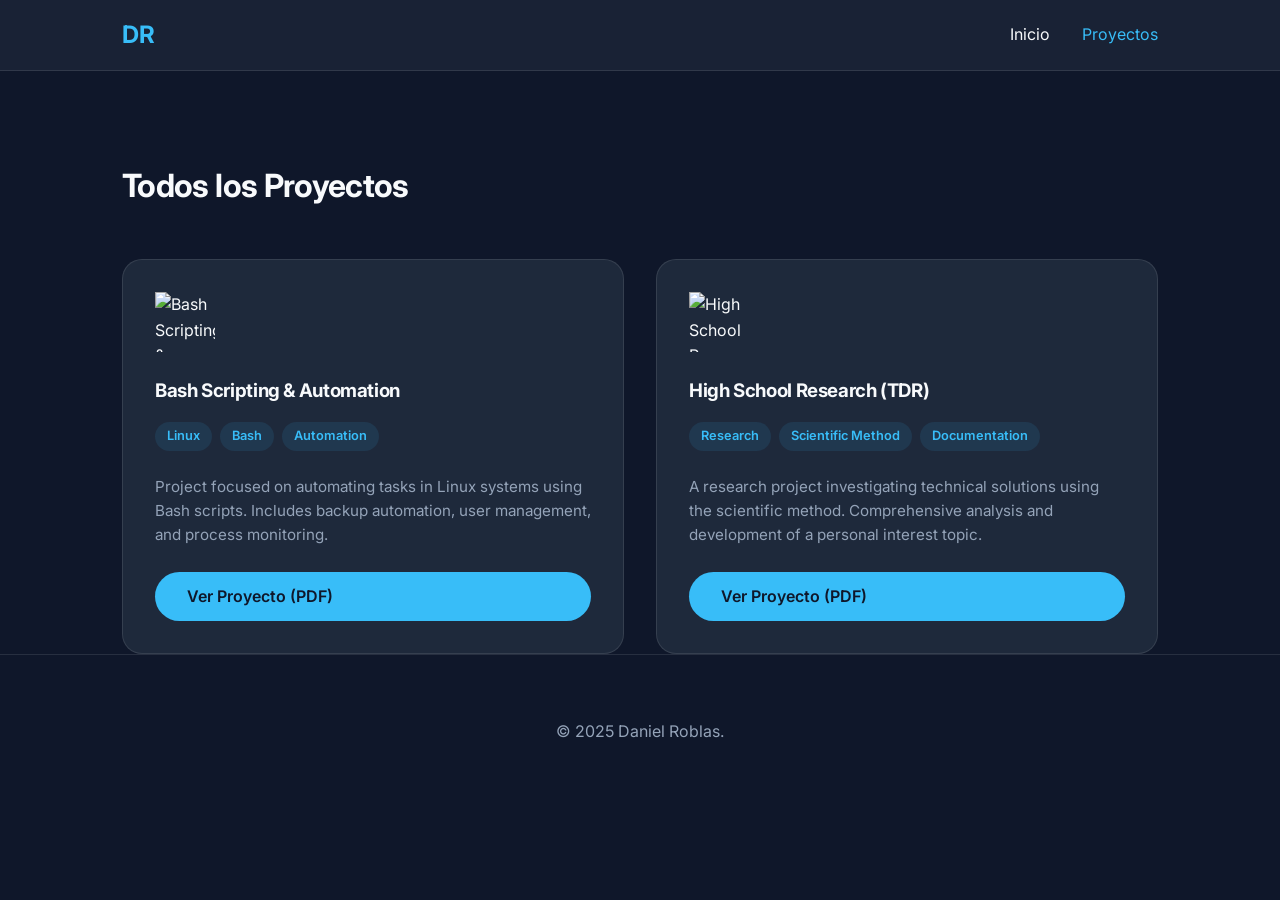
==== llistat.html @ c718d2c8 "Rediseño profesional del portafolio con carga dinámica de proyectos" ====
<!DOCTYPE html>
<html lang="es">
<head>
    <meta charset="UTF-8">
    <meta name="viewport" content="width=device-width, initial-scale=1.0">
    <title>Proyectos | Daniel Roblas</title>
    <link rel="stylesheet" href="assets/css/style.css">
    <script src="assets/js/main.js" defer></script>
    <script src="assets/js/projects.js" defer></script>
</head>
<body data-page="list">
    <header>
        <div class="container">
            <nav>
                <a href="index.html" class="logo">DR</a>
                <ul class="nav-links">
                    <li><a href="index.html">Inicio</a></li>
                    <li><a href="llistat.html" style="color: var(--accent);">Proyectos</a></li>
                </ul>
            </nav>
        </div>
    </header>

    <main class="container" style="padding-top: 10rem;">
        <h1 class="reveal" style="margin-bottom: 3rem;">Todos los Proyectos</h1>
        <div id="projects-container" class="projects-grid">
            <!-- All projects will be loaded here via projects.js -->
        </div>
    </main>

    <footer>
        <div class="container">
            <p>&copy; 2025 Daniel Roblas.</p>
        </div>
    </footer>
</body>
</html>
---- assets/css/style.css ----
@import url('https://fonts.googleapis.com/css2?family=Inter:wght@300;400;600;700&display=swap');

:root {
    --bg-color: #0f172a;
    --card-bg: #1e293b;
    --text-primary: #f8fafc;
    --text-secondary: #94a3b8;
    --accent: #38bdf8;
    --accent-hover: #7dd3fc;
    --glass: rgba(30, 41, 59, 0.7);
    --border: rgba(255, 255, 255, 0.1);
}

* {
    margin: 0;
    padding: 0;
    box-sizing: border-box;
}

body {
    background-color: var(--bg-color);
    color: var(--text-primary);
    font-family: 'Inter', sans-serif;
    line-height: 1.6;
    overflow-x: hidden;
}

/* Scroll Snap/Smooth */
html {
    scroll-behavior: smooth;
}

/* Typography */
h1, h2, h3 {
    font-weight: 700;
    letter-spacing: -0.02em;
}

a {
    color: inherit;
    text-decoration: none;
    transition: all 0.3s ease;
}

/* Layout */
.container {
    max-width: 1100px;
    margin: 0 auto;
    padding: 0 2rem;
}

/* Header */
header {
    position: fixed;
    top: 0;
    width: 100%;
    z-index: 1000;
    backdrop-filter: blur(10px);
    background: var(--glass);
    border-bottom: 1px solid var(--border);
    padding: 1rem 0;
}

nav {
    display: flex;
    justify-content: space-between;
    align-items: center;
}

.logo {
    font-size: 1.5rem;
    font-weight: 700;
    color: var(--accent);
}

.nav-links {
    display: flex;
    gap: 2rem;
    list-style: none;
}

.nav-links a:hover {
    color: var(--accent);
}

/* Hero Section */
.hero {
    height: 100vh;
    display: flex;
    flex-direction: column;
    justify-content: center;
    align-items: center;
    text-align: center;
    background: radial-gradient(circle at center, #1e293b 0%, #0f172a 100%);
}

.hero h1 {
    font-size: 4rem;
    margin-bottom: 1rem;
    background: linear-gradient(to right, #fff, var(--accent));
    -webkit-background-clip: text;
    -webkit-text-fill-color: transparent;
}

.hero p {
    font-size: 1.25rem;
    color: var(--text-secondary);
    max-width: 600px;
    margin-bottom: 2rem;
}

/* Buttons */
.btn {
    display: inline-block;
    padding: 0.75rem 2rem;
    border-radius: 50px;
    font-weight: 600;
    cursor: pointer;
    border: none;
    transition: transform 0.2s ease, box-shadow 0.2s ease;
}

.btn-primary {
    background-color: var(--accent);
    color: var(--bg-color);
}

.btn-primary:hover {
    background-color: var(--accent-hover);
    transform: translateY(-2px);
    box-shadow: 0 10px 20px rgba(56, 189, 248, 0.2);
}

/* Section Styling */
section {
    padding: 8rem 0;
}

.section-title {
    font-size: 2.5rem;
    margin-bottom: 3rem;
    text-align: center;
}

/* Grid for Projects */
.projects-grid {
    display: grid;
    grid-template-columns: repeat(auto-fit, minmax(320px, 1fr));
    gap: 2rem;
}

.card {
    background: var(--card-bg);
    border: 1px solid var(--border);
    border-radius: 20px;
    padding: 2rem;
    transition: all 0.3s ease;
    display: flex;
    flex-direction: column;
}

.card:hover {
    transform: translateY(-10px);
    border-color: var(--accent);
    box-shadow: 0 20px 40px rgba(0, 0, 0, 0.3);
}

.card-icon {
    width: 60px;
    height: 60px;
    margin-bottom: 1.5rem;
}

.card h3 {
    margin-bottom: 1rem;
}

.card p {
    color: var(--text-secondary);
    font-size: 0.95rem;
    margin-bottom: 1.5rem;
    flex-grow: 1;
}

.tags {
    display: flex;
    gap: 0.5rem;
    flex-wrap: wrap;
    margin-bottom: 1.5rem;
}

.tag {
    background: rgba(56, 189, 248, 0.1);
    color: var(--accent);
    padding: 0.25rem 0.75rem;
    border-radius: 20px;
    font-size: 0.8rem;
    font-weight: 600;
}

/* Animations */
.reveal {
    opacity: 0;
    transform: translateY(30px);
    transition: all 0.8s ease-out;
}

.reveal.active {
    opacity: 1;
    transform: translateY(0);
}

/* Footer */
footer {
    padding: 4rem 0;
    text-align: center;
    border-top: 1px solid var(--border);
    color: var(--text-secondary);
}

/* Custom Scrollbar */
::-webkit-scrollbar {
    width: 10px;
}

::-webkit-scrollbar-track {
    background: var(--bg-color);
}

::-webkit-scrollbar-thumb {
    background: #334155;
    border-radius: 5px;
}

::-webkit-scrollbar-thumb:hover {
    background: var(--accent);
}
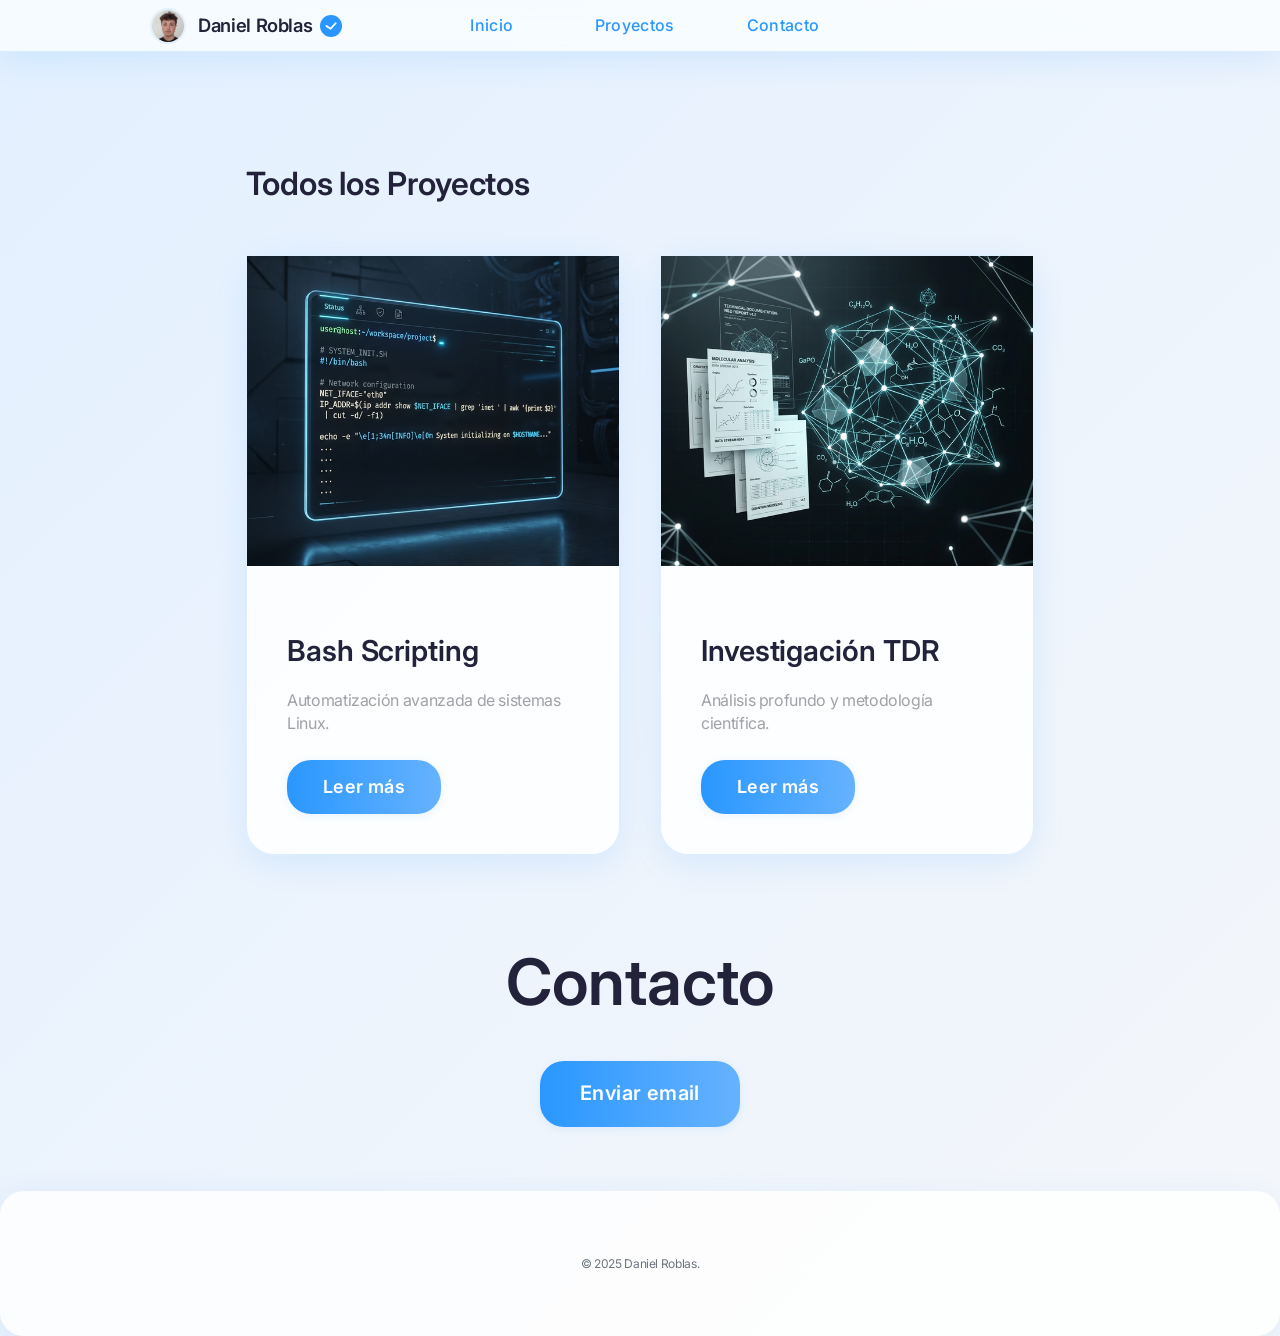
==== commit 046cc22c: "Portafolio 2.1" ====
--- a/llistat.html
+++ b/llistat.html
@@ -10,12 +10,21 @@
 </head>
 <body data-page="list">
     <header>
-        <div class="container">
+        <div class="container-nav">
             <nav>
-                <a href="index.html" class="logo">DR</a>
+                <div class="logo-container">
+                    <a href="index.html" style="display:flex; align-items:center; text-decoration:none;">
+                        <img src="img/image-1773745396239.png" alt="Foto de perfil" class="profile-img">
+                        <span class="profile-name">Daniel Roblas</span>
+                        <span class="verified-icon" title="Verificado">
+                            <svg width="22" height="22" viewBox="0 0 24 24" fill="none" style="vertical-align:middle"><circle cx="12" cy="12" r="12" fill="#2997ff"/><path d="M17 9l-5.5 6L7 12" stroke="#fff" stroke-width="2" stroke-linecap="round" stroke-linejoin="round"/></svg>
+                        </span>
+                    </a>
+                </div>
                 <ul class="nav-links">
-                    <li><a href="index.html">Inicio</a></li>
-                    <li><a href="llistat.html" style="color: var(--accent);">Proyectos</a></li>
+                    <li><a href="index.html" class="nav-link">Inicio</a></li>
+                    <li><a href="llistat.html" class="nav-link">Proyectos</a></li>
+                    <li><a href="#contact" class="nav-link">Contacto</a></li>
                 </ul>
             </nav>
         </div>
@@ -28,6 +37,13 @@
         </div>
     </main>
 
+    <section id="contact" class="container">
+        <div class="reveal" style="text-align: center;">
+            <h2 style="font-size: 4rem; margin-bottom: 2rem;">Contacto</h2>
+            <a href="mailto:daniel.roblas.7e9@itb.cat" class="btn btn-primary" style="font-size: 20px; padding: 18px 40px;">Enviar email</a>
+        </div>
+    </section>
+
     <footer>
         <div class="container">
             <p>&copy; 2025 Daniel Roblas.</p>
--- a/assets/css/style.css
+++ b/assets/css/style.css
@@ -1,86 +1,179 @@
-@import url('https://fonts.googleapis.com/css2?family=Inter:wght@300;400;600;700&display=swap');
+@import url('https://fonts.googleapis.com/css2?family=Inter:wght@300;400;500;600;700&display=swap');
 
 :root {
-    --bg-color: #0f172a;
-    --card-bg: #1e293b;
-    --text-primary: #f8fafc;
-    --text-secondary: #94a3b8;
-    --accent: #38bdf8;
-    --accent-hover: #7dd3fc;
-    --glass: rgba(30, 41, 59, 0.7);
-    --border: rgba(255, 255, 255, 0.1);
+    --bg-color: #f5f7fa;
+    --bg-gradient: linear-gradient(135deg, #e3f0ff 0%, #f5f7fa 100%);
+    --card-bg: rgba(255,255,255,0.85);
+    --text-primary: #22223b;
+    --text-secondary: #6c757d;
+    --accent: #2997ff;
+    --accent-hover: #66b2ff;
+    --accent-gradient: linear-gradient(90deg, #2997ff 0%, #66b2ff 100%);
+    --glass: rgba(255,255,255,0.7);
+    --border: rgba(41,151,255,0.15);
+    --container-width: 1100px;
+    --section-padding: 8rem;
+    --shadow: 0 8px 32px 0 rgba(41,151,255,0.12);
 }
 
 * {
     margin: 0;
     padding: 0;
     box-sizing: border-box;
+    -webkit-font-smoothing: antialiased;
 }
 
 body {
     background-color: var(--bg-color);
-    color: var(--text-primary);
-    font-family: 'Inter', sans-serif;
-    line-height: 1.6;
+    background-image: var(--bg-gradient);
+    color: var(--text-primary);
+    font-family: 'Inter', -apple-system, BlinkMacSystemFont, sans-serif;
+    line-height: 1.47059;
+    letter-spacing: -0.022em;
     overflow-x: hidden;
 }
 
-/* Scroll Snap/Smooth */
 html {
     scroll-behavior: smooth;
 }
 
 /* Typography */
 h1, h2, h3 {
-    font-weight: 700;
-    letter-spacing: -0.02em;
-}
-
-a {
-    color: inherit;
-    text-decoration: none;
-    transition: all 0.3s ease;
-}
-
-/* Layout */
-.container {
-    max-width: 1100px;
-    margin: 0 auto;
-    padding: 0 2rem;
-}
-
-/* Header */
+    font-weight: 600;
+    letter-spacing: -0.003em;
+}
+
+p {
+    color: var(--text-secondary);
+}
+
+/* Header & Nav - Apple Style */
 header {
+    display: flex;
+    justify-content: center;
+    align-items: center;
+    background: var(--glass);
+    border-bottom: 1px solid var(--border);
+    box-shadow: var(--shadow);
     position: fixed;
     top: 0;
     width: 100%;
+    height: 52px;
     z-index: 1000;
-    backdrop-filter: blur(10px);
-    background: var(--glass);
-    border-bottom: 1px solid var(--border);
-    padding: 1rem 0;
+    backdrop-filter: saturate(180%) blur(20px);
+}
+
+.container-nav {
+    display: flex;
+    align-items: center;
+    width: 100%;
+    max-width: 1024px;
+    margin: 0 auto;
+    padding: 0 22px;
 }
 
 nav {
     display: flex;
-    justify-content: space-between;
-    align-items: center;
-}
-
-.logo {
-    font-size: 1.5rem;
+    align-items: center;
+    width: 100%;
+    position: relative;
+}
+
+.logo-container {
+    display: flex;
+    align-items: center;
+    justify-content: flex-start;
+    margin-right: 0;
+    min-width: 220px;
+    flex: 0 0 auto;
+    position: static;
+}
+
+.nav-links {
+    display: flex;
+    gap: 24px;
+    list-style: none;
+    align-items: center;
+    justify-content: center;
+    margin: 0;
+    position: absolute;
+    left: 50%;
+    transform: translateX(-50%);
+    top: 0;
+    height: 100%;
+    background: none;
+}
+
+.nav-link {
+    color: var(--accent);
+    text-decoration: none;
+    font-size: 16px;
+    font-weight: 500;
+    padding: 8px 24px;
+    border-radius: 24px;
+    background: none;
+    box-shadow: none;
+    transition: background 0.3s, color 0.3s, box-shadow 0.3s;
+    letter-spacing: 0.02em;
+    white-space: nowrap;
+    display: inline-block;
+    min-width: 110px;
+    text-align: center;
+}
+
+.nav-link:hover {
+    background: var(--accent-gradient);
+    color: #fff;
+    box-shadow: 0 2px 8px 0 rgba(41,151,255,0.10);
+}
+
+.nav-link.active {
+    background: var(--accent-gradient);
+    color: #fff;
     font-weight: 700;
-    color: var(--accent);
-}
-
-.nav-links {
-    display: flex;
-    gap: 2rem;
-    list-style: none;
-}
-
-.nav-links a:hover {
-    color: var(--accent);
+    box-shadow: 0 2px 8px 0 rgba(41,151,255,0.10);
+}
+
+/* Profile */
+.profile-img {
+    width: 36px;
+    height: 36px;
+    border-radius: 50%;
+    object-fit: cover;
+    margin-right: 12px;
+    border: 2px solid #e3f0ff;
+    background: #fff;
+}
+
+.profile-name {
+    font-size: 1.15rem;
+    font-weight: 600;
+    color: var(--text-primary);
+    margin-right: 8px;
+    vertical-align: middle;
+}
+
+.verified-icon {
+    display: inline-block;
+    vertical-align: middle;
+}
+
+/* Sections */
+.container {
+    max-width: 900px;
+    margin: 0 auto;
+    padding: 0 3.5rem;
+}
+
+section {
+    padding: var(--section-padding) 0;
+}
+
+@media (max-width: 1200px) {
+    .container {
+        max-width: 98vw;
+        padding: 0 1.5rem;
+    }
 }
 
 /* Hero Section */
@@ -91,147 +184,242 @@
     justify-content: center;
     align-items: center;
     text-align: center;
-    background: radial-gradient(circle at center, #1e293b 0%, #0f172a 100%);
+    background: linear-gradient(120deg, #e3f0ff 60%, #2997ff 100%);
+    color: var(--text-primary);
+    box-shadow: var(--shadow);
+    border-radius: 32px;
+    margin-top: 60px;
 }
 
 .hero h1 {
-    font-size: 4rem;
+    font-size: 5rem;
+    font-weight: 700;
+    background: var(--accent-gradient);
+    -webkit-background-clip: text;
+    background-clip: text;
+    -webkit-text-fill-color: transparent;
+    margin-bottom: 2.5rem;
+    margin-top: 2rem;
+}
+
+.hero p {
+    font-size: 1.5rem;
+    color: var(--text-secondary);
+    margin-bottom: 2.5rem;
+}
+
+/* About Section - More Expansion */
+.about-section {
+    position: relative;
+    background: var(--card-bg);
+    border-radius: 32px;
+    box-shadow: var(--shadow);
+    padding: 4rem 2rem;
+}
+
+.about-content {
+    max-width: 900px;
+    margin: 0 auto;
+}
+
+.about-text {
+    font-size: 2rem;
+    font-weight: 600;
+    color: var(--text-primary);
+    line-height: 1.2;
+    margin-bottom: 4rem;
+    text-align: left;
+}
+
+.about-section h2 {
+    margin-top: 2rem;
+    margin-bottom: 2.5rem;
+}
+
+.about-details {
+    display: grid;
+    grid-template-columns: repeat(auto-fit, minmax(250px, 1fr));
+    gap: 3rem;
+    text-align: left;
+}
+
+.detail-item h4 {
+    color: var(--accent);
+    font-weight: 600;
+}
+
+.detail-item p {
+    color: var(--text-secondary);
+}
+
+/* Projects Grid - Bento/Apple Style */
+.section-title {
+    font-size: 3rem;
+    margin-bottom: 4rem;
+    margin-top: 3rem;
+    text-align: center;
+}
+
+.projects-grid {
+    display: grid;
+    grid-template-columns: repeat(2, 1fr);
+    gap: 2.5rem;
+}
+
+.card {
+    background: var(--card-bg);
+    border-radius: 28px;
+    box-shadow: var(--shadow);
+    border: 1px solid var(--border);
+    transition: box-shadow 0.3s, transform 0.3s;
+    height: 600px;
+    display: flex;
+    flex-direction: column;
+}
+
+.card:hover {
+    box-shadow: 0 12px 40px 0 rgba(41,151,255,0.18);
+    transform: scale(1.02);
+}
+
+.card-image-container {
+    height: 70%;
+    width: 100%;
+    overflow: hidden;
+    background: #000;
+}
+
+.card-image-container img {
+    width: 100%;
+    height: 100%;
+    object-fit: cover;
+    transition: transform 0.6s ease;
+}
+
+.card:hover .card-image-container img {
+    transform: scale(1.05);
+}
+
+.card-content {
+    padding: 2.5rem;
+    display: flex;
+    flex-direction: column;
+    justify-content: flex-end;
+    color: var(--text-primary);
+}
+
+.card h3 {
+    font-size: 1.8rem;
+    margin-bottom: 0.5rem;
+    margin-top: 1.5rem;
     margin-bottom: 1rem;
-    background: linear-gradient(to right, #fff, var(--accent));
-    -webkit-background-clip: text;
-    -webkit-text-fill-color: transparent;
-}
-
-.hero p {
-    font-size: 1.25rem;
-    color: var(--text-secondary);
-    max-width: 600px;
-    margin-bottom: 2rem;
+}
+
+.card p {
+    font-size: 1rem;
+    margin-bottom: 1.5rem;
 }
 
 /* Buttons */
 .btn {
     display: inline-block;
-    padding: 0.75rem 2rem;
-    border-radius: 50px;
-    font-weight: 600;
+    padding: 12px 22px;
+    border-radius: 980px;
+    font-size: 14px;
+    font-weight: 500;
+    transition: all 0.3s ease;
     cursor: pointer;
     border: none;
-    transition: transform 0.2s ease, box-shadow 0.2s ease;
+    text-decoration: none;
 }
 
 .btn-primary {
-    background-color: var(--accent);
-    color: var(--bg-color);
+    background: var(--accent-gradient);
+    color: #fff;
+    box-shadow: 0 2px 8px 0 rgba(41,151,255,0.10);
+    border: none;
+    font-size: 18px;
+    padding: 14px 36px;
+    font-weight: 600;
+    border-radius: 24px;
+    transition: background 0.3s, box-shadow 0.3s;
+    letter-spacing: 0.02em;
+    text-decoration: none;
 }
 
 .btn-primary:hover {
-    background-color: var(--accent-hover);
-    transform: translateY(-2px);
-    box-shadow: 0 10px 20px rgba(56, 189, 248, 0.2);
-}
-
-/* Section Styling */
-section {
-    padding: 8rem 0;
-}
-
-.section-title {
-    font-size: 2.5rem;
-    margin-bottom: 3rem;
-    text-align: center;
-}
-
-/* Grid for Projects */
-.projects-grid {
-    display: grid;
-    grid-template-columns: repeat(auto-fit, minmax(320px, 1fr));
-    gap: 2rem;
-}
-
-.card {
-    background: var(--card-bg);
-    border: 1px solid var(--border);
-    border-radius: 20px;
-    padding: 2rem;
-    transition: all 0.3s ease;
-    display: flex;
-    flex-direction: column;
-}
-
-.card:hover {
-    transform: translateY(-10px);
+    background: linear-gradient(90deg, #66b2ff 0%, #2997ff 100%);
+    box-shadow: 0 8px 32px 0 rgba(41,151,255,0.22);
+}
+
+/* Logo Container Hover Effect */
+.logo-container a {
+    transition: color 0.3s, filter 0.3s;
+    border-radius: 0;
+    padding: 0;
+    background: none;
+    box-shadow: none;
+    color: var(--text-primary);
+}
+
+.logo-container a:hover, .logo-container a:focus {
+    color: var(--accent);
+    filter: brightness(1.1);
+    background: none;
+    box-shadow: none;
+}
+
+.logo-container a:hover .profile-name,
+.logo-container a:hover .verified-icon {
+    color: var(--accent);
+    filter: brightness(1.2);
+}
+
+.logo-container a:hover .profile-img {
     border-color: var(--accent);
-    box-shadow: 0 20px 40px rgba(0, 0, 0, 0.3);
-}
-
-.card-icon {
-    width: 60px;
-    height: 60px;
-    margin-bottom: 1.5rem;
-}
-
-.card h3 {
-    margin-bottom: 1rem;
-}
-
-.card p {
-    color: var(--text-secondary);
-    font-size: 0.95rem;
-    margin-bottom: 1.5rem;
-    flex-grow: 1;
-}
-
-.tags {
-    display: flex;
-    gap: 0.5rem;
-    flex-wrap: wrap;
-    margin-bottom: 1.5rem;
-}
-
-.tag {
-    background: rgba(56, 189, 248, 0.1);
-    color: var(--accent);
-    padding: 0.25rem 0.75rem;
-    border-radius: 20px;
-    font-size: 0.8rem;
-    font-weight: 600;
-}
-
-/* Animations */
+}
+
+.logo-container a:active {
+    color: var(--accent-hover);
+    background: none;
+    box-shadow: none;
+}
+
+/* Reveal Animation */
 .reveal {
     opacity: 0;
-    transform: translateY(30px);
-    transition: all 0.8s ease-out;
+    transform: translateY(40px);
+    transition: all 1s cubic-bezier(0.5, 0, 0, 1);
 }
 
 .reveal.active {
     opacity: 1;
     transform: translateY(0);
+    transition: all 1s cubic-bezier(0.5, 0, 0, 1);
 }
 
 /* Footer */
 footer {
+    background: var(--card-bg);
+    color: var(--text-secondary);
+    border-radius: 24px;
+    box-shadow: var(--shadow);
+    margin-top: 4rem;
     padding: 4rem 0;
     text-align: center;
-    border-top: 1px solid var(--border);
-    color: var(--text-secondary);
-}
-
-/* Custom Scrollbar */
-::-webkit-scrollbar {
-    width: 10px;
-}
-
-::-webkit-scrollbar-track {
-    background: var(--bg-color);
-}
-
-::-webkit-scrollbar-thumb {
-    background: #334155;
-    border-radius: 5px;
-}
-
-::-webkit-scrollbar-thumb:hover {
-    background: var(--accent);
-}
+    font-size: 12px;
+}
+
+#contact h2 {
+    padding-left: 2.5rem;
+    padding-right: 2.5rem;
+    margin-top: 5rem;
+}
+
+@media (max-width: 768px) {
+    .hero h1 { font-size: 3.5rem; }
+    .projects-grid { grid-template-columns: 1fr; }
+    .card { height: 500px; }
+    .nav-links { display: none; }
+    .about-section, .hero { border-radius: 16px; }
+}
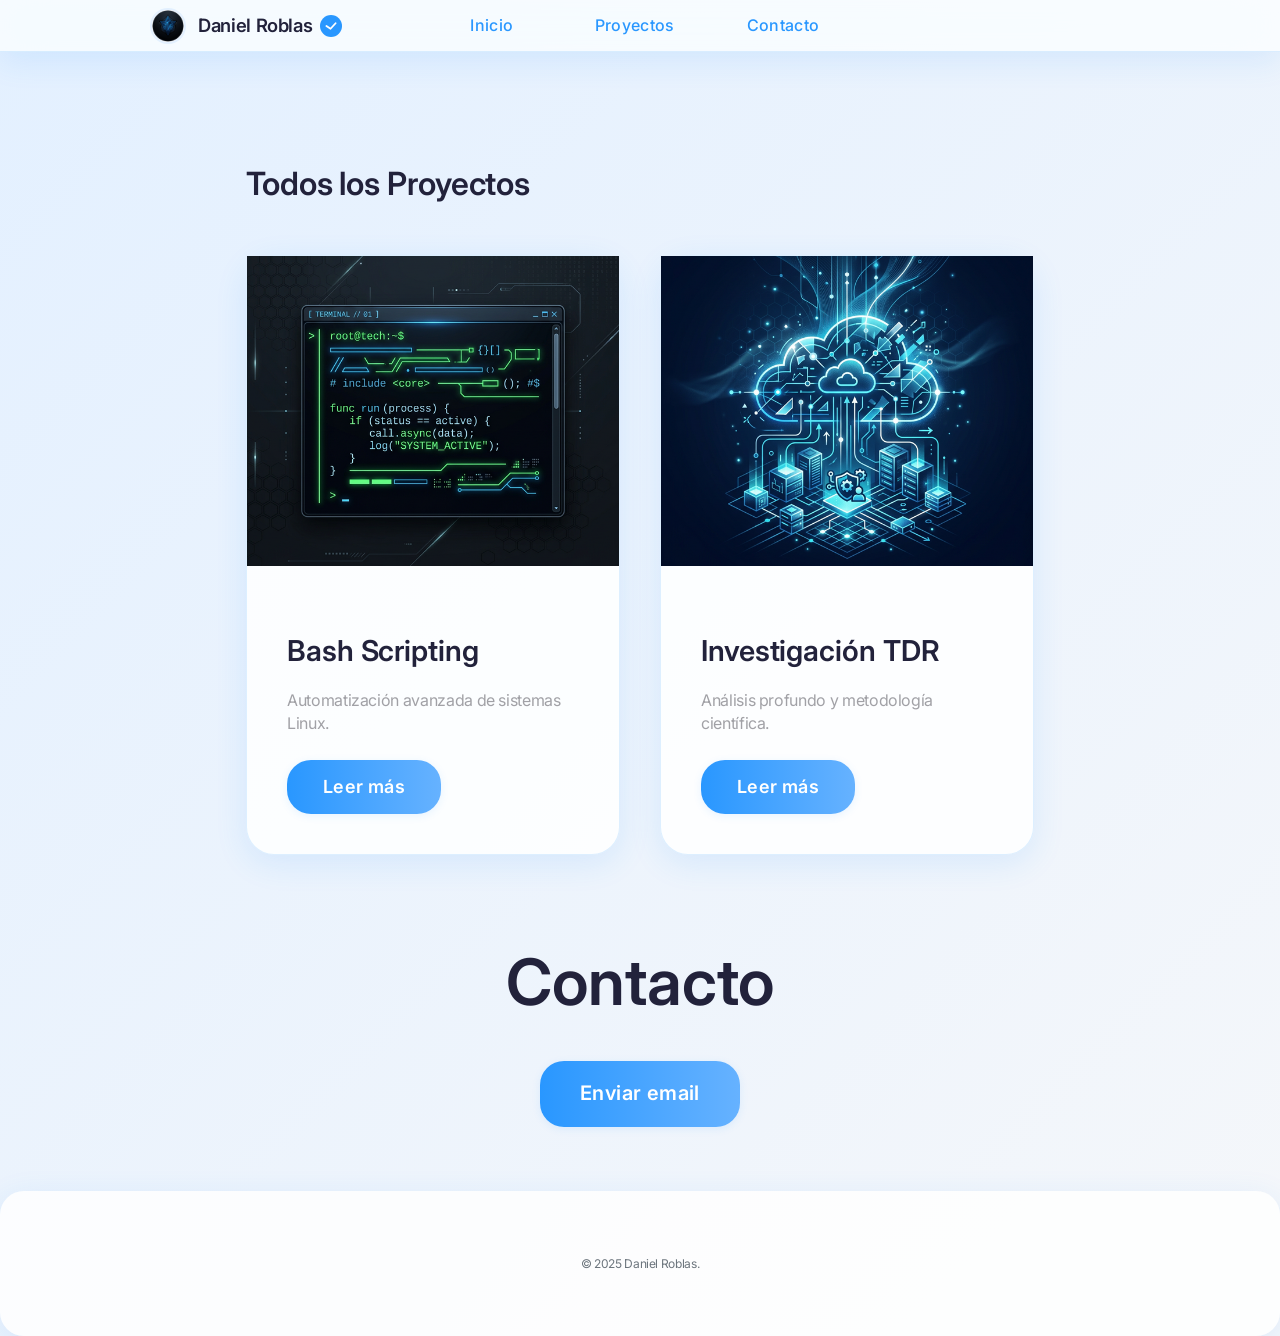
==== commit d78ffeaa: "refactor: Rename `Message` type to `VercelChatMessage` in chat API route to avoid naming conflicts." ====
--- a/llistat.html
+++ b/llistat.html
@@ -14,7 +14,7 @@
             <nav>
                 <div class="logo-container">
                     <a href="index.html" style="display:flex; align-items:center; text-decoration:none;">
-                        <img src="img/image-1773745396239.png" alt="Foto de perfil" class="profile-img">
+                        <img src="./img/profile_avatar.png" alt="Foto de perfil" class="profile-img">
                         <span class="profile-name">Daniel Roblas</span>
                         <span class="verified-icon" title="Verificado">
                             <svg width="22" height="22" viewBox="0 0 24 24" fill="none" style="vertical-align:middle"><circle cx="12" cy="12" r="12" fill="#2997ff"/><path d="M17 9l-5.5 6L7 12" stroke="#fff" stroke-width="2" stroke-linecap="round" stroke-linejoin="round"/></svg>
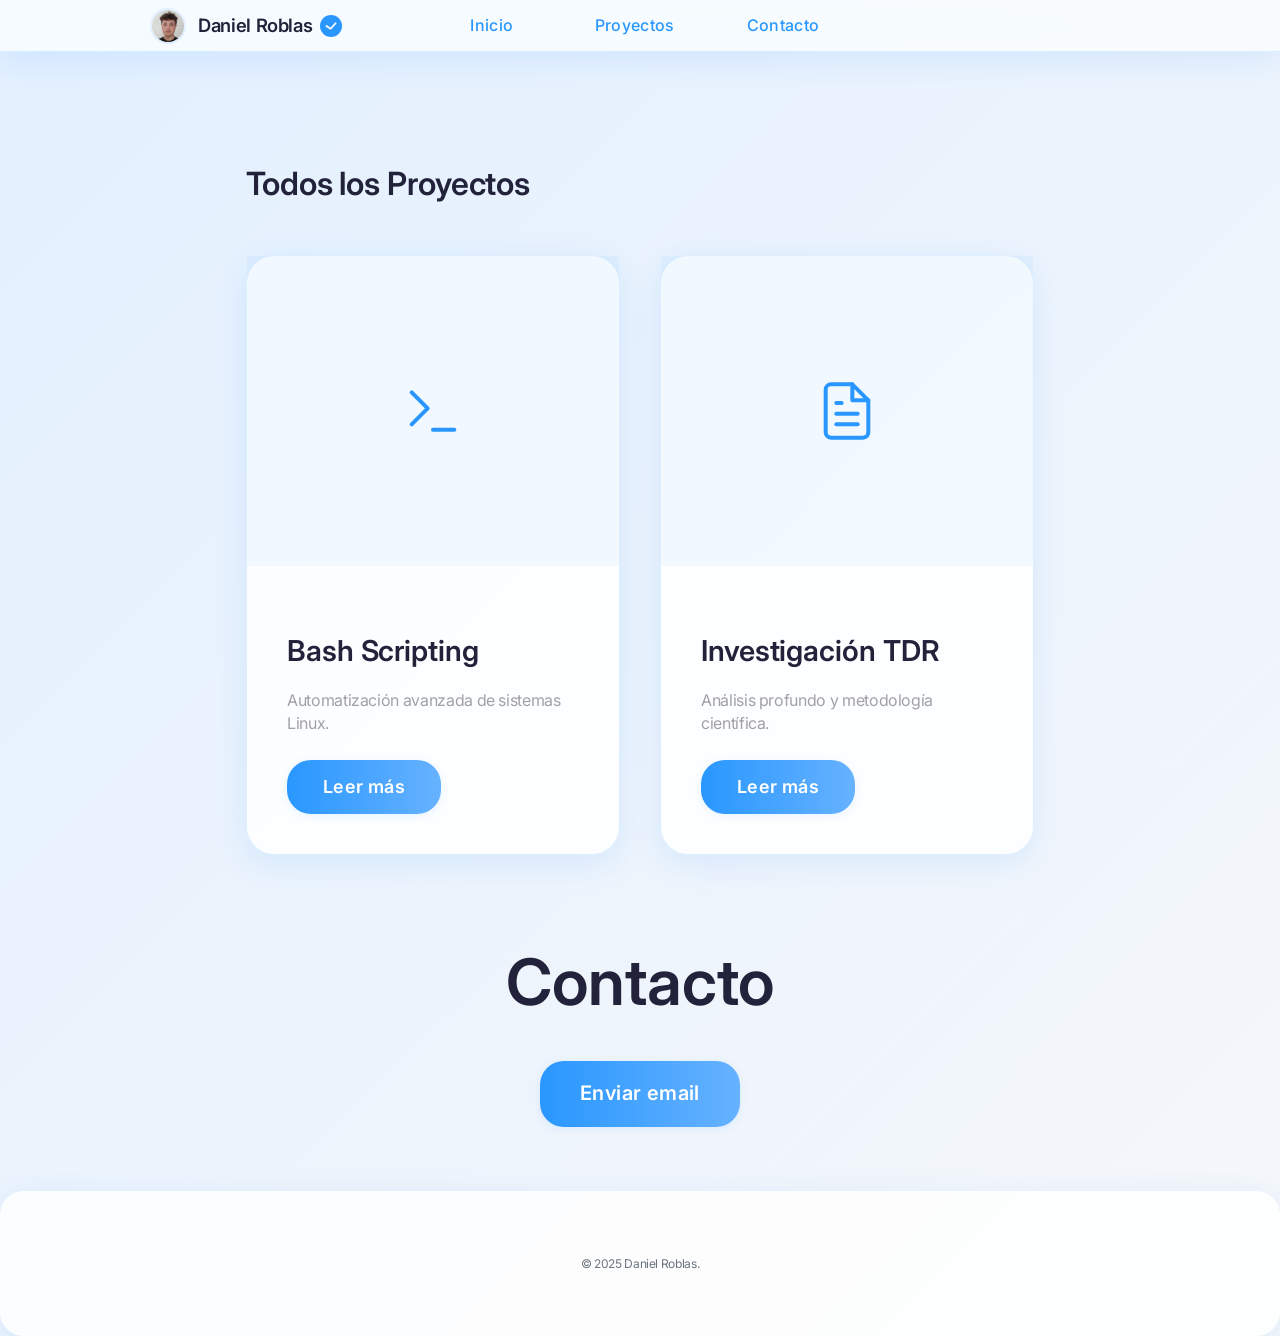
==== commit e8097a4c: "Portafolio 2.1.3" ====
--- a/llistat.html
+++ b/llistat.html
@@ -14,7 +14,7 @@
             <nav>
                 <div class="logo-container">
                     <a href="index.html" style="display:flex; align-items:center; text-decoration:none;">
-                        <img src="./img/profile_avatar.png" alt="Foto de perfil" class="profile-img">
+                        <img src="./img/image-1773745396239.png" alt="Foto de perfil" class="profile-img">
                         <span class="profile-name">Daniel Roblas</span>
                         <span class="verified-icon" title="Verificado">
                             <svg width="22" height="22" viewBox="0 0 24 24" fill="none" style="vertical-align:middle"><circle cx="12" cy="12" r="12" fill="#2997ff"/><path d="M17 9l-5.5 6L7 12" stroke="#fff" stroke-width="2" stroke-linecap="round" stroke-linejoin="round"/></svg>
